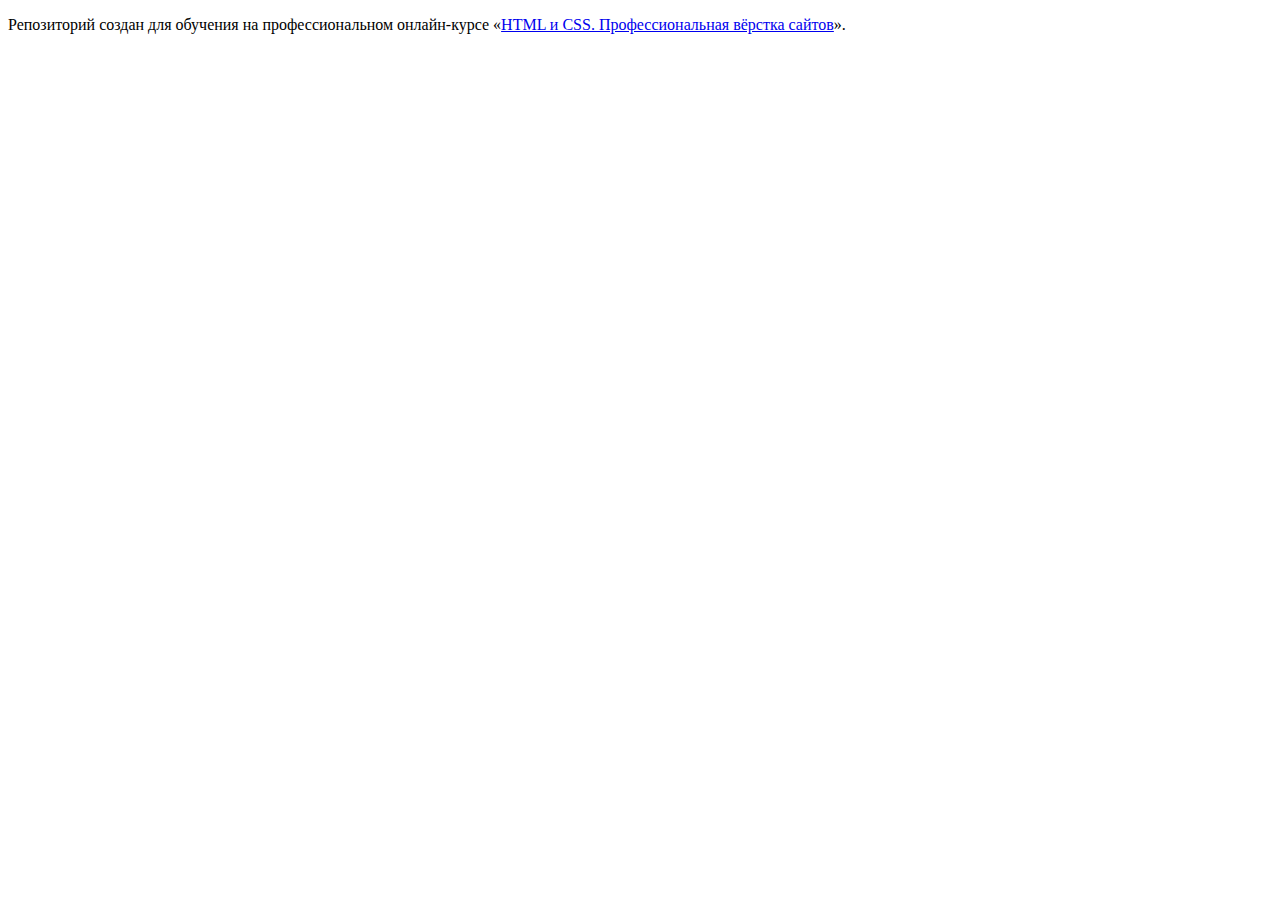
==== index.html @ 02159552 ":hatching_chick:" ====
<!DOCTYPE html>
<html lang="ru">
  <head>
    <meta charset="utf-8">
    <title>HTML Academy: Седона</title>
  </head>
  <body>

    <p>Репозиторий создан для обучения на профессиональном онлайн‑курсе «<a href="https://htmlacademy.ru/intensive/htmlcss">HTML и CSS. Профессиональная вёрстка сайтов</a>».</p>

  </body>
</html>
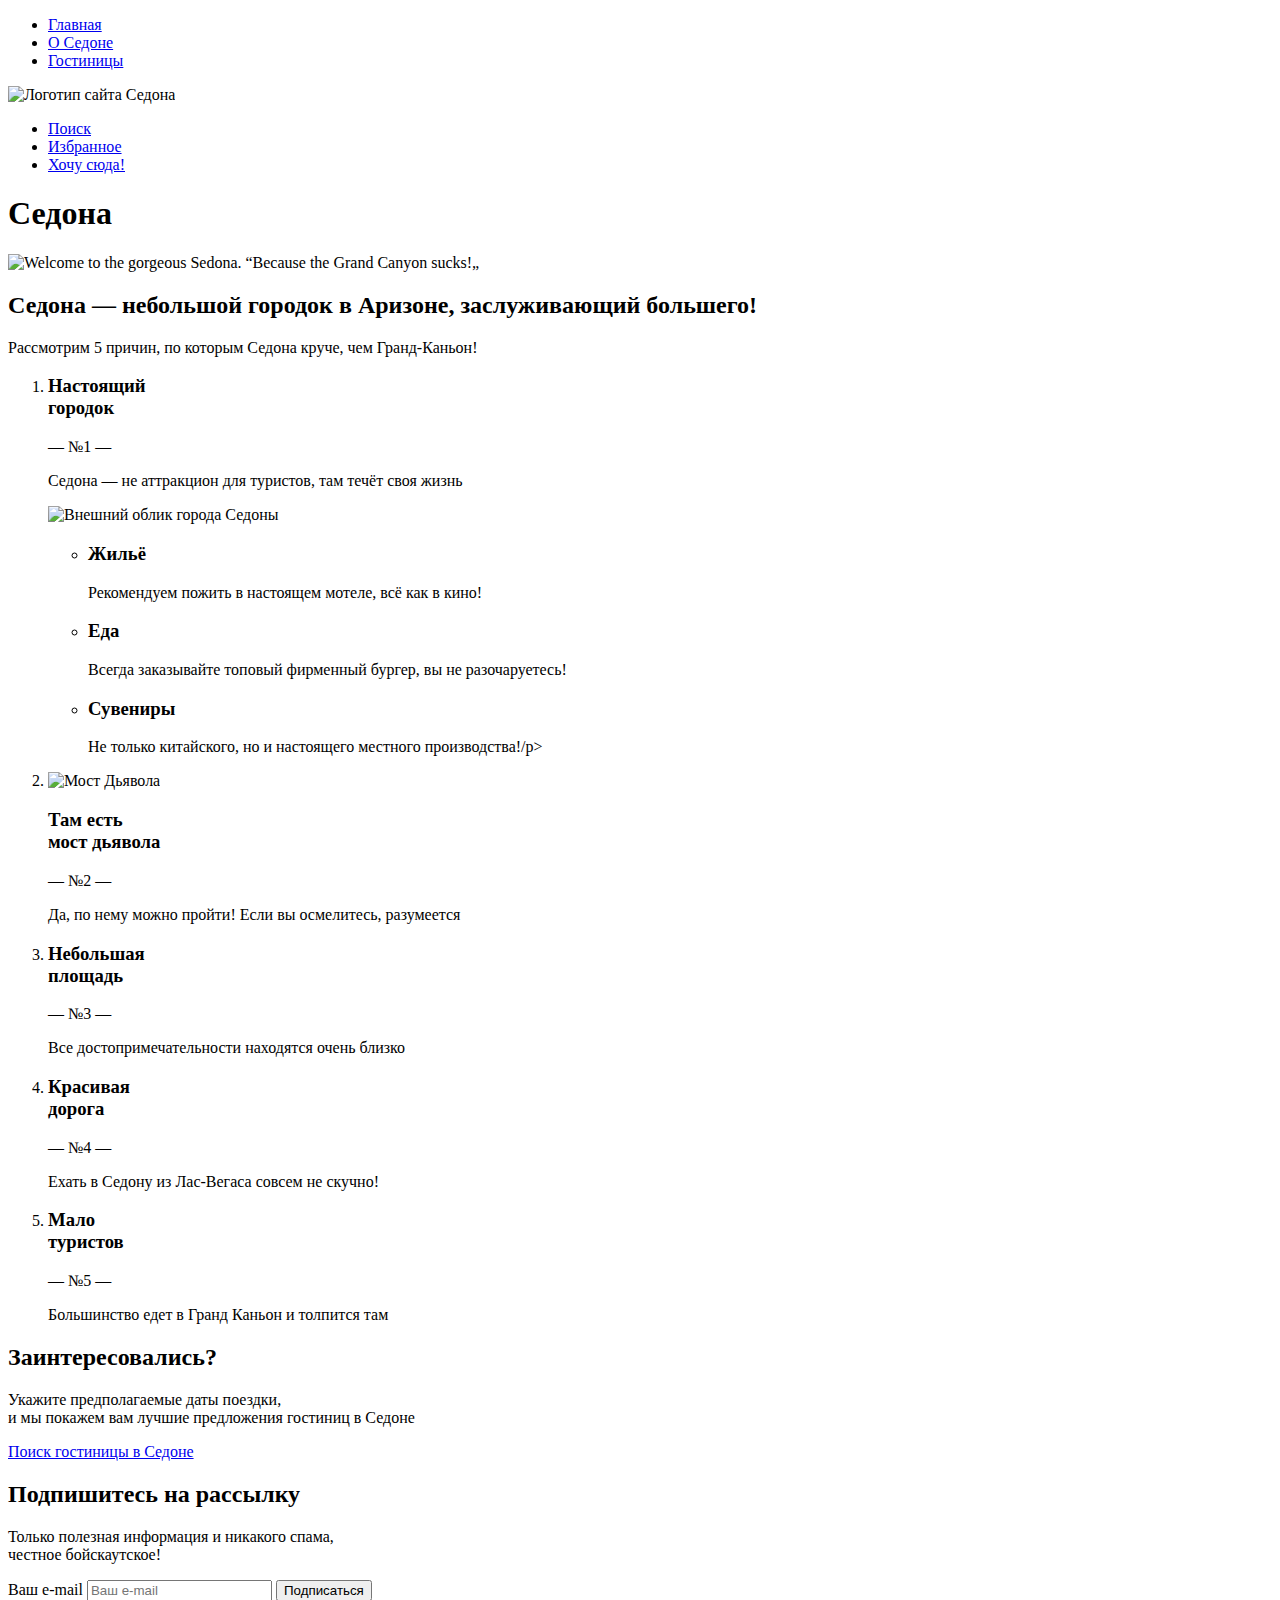
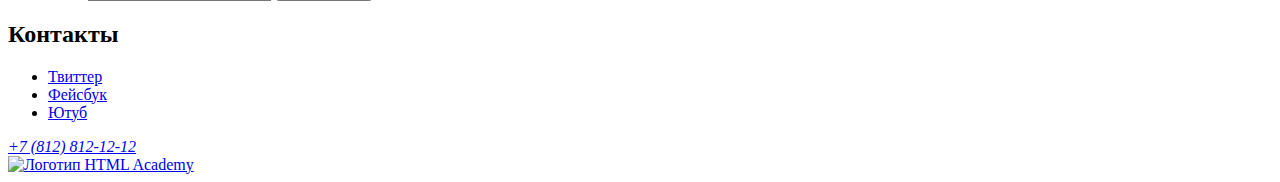
==== commit b8c3312a: "Разметка главной страницы" ====
--- a/index.html
+++ b/index.html
@@ -1,12 +1,180 @@
-<!DOCTYPE html>
-<html lang="ru">
-  <head>
-    <meta charset="utf-8">
-    <title>HTML Academy: Седона</title>
-  </head>
-  <body>
+  <!DOCTYPE html>
+  <html lang="ru">
+    <head>
+      <meta charset="utf-8">
+      <title>Седона</title>
+    </head>
 
-    <p>Репозиторий создан для обучения на профессиональном онлайн‑курсе «<a href="https://htmlacademy.ru/intensive/htmlcss">HTML и CSS. Профессиональная вёрстка сайтов</a>».</p>
+    <body>
+      <!-- Хедер -->
+      <header class="page-header">
+        <nav class="navigation">
+          <!-- Главное меню -->
+          <ul class="navigation-list">
+            <li class="navigation-item">
+              <a class="navigation-link navigation-link-current" href="index.html">Главная</a>
+            </li>
+            <li class="navigation-item">
+              <a class="navigation-link" href="#">О Седоне</a>
+            </li>
+            <li class="navigation-item">
+              <a class="navigation-link" href="catalog.html">Гостиницы</a>
+            </li>
+          </ul>
+          <!-- Логотип в хедере-->
+          <a class="page-header-logo">
+            <img class="logo" src="" alt="Логотип сайта Седона">
+          </a>
+          <!-- Пользовательское меню -->
+          <ul class="navigation-list navigation-user">
+            <li class="navigation-item">
+              <a class="navigation-link" href="#">
+                <span class="visually-hidden">Поиск</span>
+              </a>
+            </li>
+            <li class="navigation-item">
+              <a class="navigation-link" href="#">
+                <span class="visually-hidden">Избранное</span>
+              </a>
+            </li>
+            <li class="navigation-item">
+              <a class="navigation-button" href="#">Хочу сюда!</a>
+            </li>
+          </ul>
+        </nav>
+      </header>
 
-  </body>
-</html>
+      <!-- Содержимое страницы -->
+      <main class="main-index">
+        <h1 class="visually hidden">Седона</h1>
+        <img class="main-index-welcome" src="" alt="Welcome to the gorgeous Sedona. &ldquo;Because the Grand Canyon sucks!&ldquor;">
+        
+        <!-- Преимущества -->
+        <section class="advantages">
+          <!-- Шапка преимуществ -->
+          <h2 class="advantages-title">Седона — небольшой городок в Аризоне, заслуживающий большего!</h2>
+          <p class="advantages-description">Рассмотрим 5 причин, по которым Седона круче, чем Гранд-Каньон!</p>
+          <!-- Список преимуществ -->
+          <ol class="advantages-list">
+            <!-- Преимущество 1 -->
+            <li class="advantages-item">
+              <!-- Блок 1 -->              
+              <h3>Настоящий
+                <br>
+                городок</h3>
+              <span class="advantages-number">— №1 —</span>
+              <p class="advantages-description">Седона — не аттракцион для туристов, там течёт своя жизнь</p>
+              <!-- Картинка 1 -->
+              <img class="advantages-photo advantages-photo-first" src="" alt="Внешний облик города Седоны">
+              <!-- Белые блоки с декоративными иконками -->              
+              <section class="features">
+                <ul class="features-list">
+                  <li class="features-item">
+                    <h3 class="features-title">Жильё</h3>
+                    <p class="features-description">Рекомендуем пожить в настоящем мотеле, всё как в кино!</p>
+                  </li>
+                  <li class="features-item">
+                    <h3 class="features-title">Еда</h3>
+                    <p class="features-description">Всегда заказывайте топовый фирменный бургер, вы не разочаруетесь!</p>
+                  </li>
+                  <li class="features-item">
+                    <h3 class="features-title">Сувениры</h3>
+                    <p class="features-description">Не только китайского, но и настоящего местного производства!/p>
+                  </li>
+                </ul>
+              </section>
+            </li>        
+            <!-- Преимущество 2 -->
+            <li class="advantages-item">
+              <!-- Картинка 2 -->
+              <img class="advantages-photo advantages-photo-second" src="" alt="Мост Дьявола">
+              <!-- Блок 2 -->
+              <h3>Там есть
+                <br>
+                мост дьявола</h3>
+              <span class="advantages-number">— №2 —</span>
+              <p class="advantages-description">Да, по нему можно пройти! Если вы осмелитесь, разумеется</p>
+            </li>
+            <!-- Преимущество 3 -->
+            <li class="advantages-item">
+              <h3>Небольшая
+                <br>
+                площадь</h3>
+              <span class="advantages-number">— №3 —</span>
+              <p class="advantages-description">Все достопримечательности находятся очень близко</p>
+            </li>
+            <!-- Преимущество 4 -->
+            <li class="advantages-item">
+              <h3>Красивая
+                <br>
+                дорога</h3>
+              <span class="advantages-number">— №4 —</span>
+              <p class="advantages-description">Ехать в Седону из Лас-Вегаса совсем не скучно!</p>
+            </li>
+            <!-- Преимущество 5 -->
+            <li class="advantages-item">
+              <h3>Мало
+                <br>
+                туристов</h3>
+              <span class="advantages-number">— №5 —</span>
+              <p class="advantages-description">Большинство едет в Гранд Каньон и толпится там</p>
+            </li>
+          </ol>
+        </section>
+
+        <!-- Поиск гостиницы -->
+        <section class="find-hotel">
+          <h2 class="find-hotel-title">Заинтересовались?</h2>
+          <p class="find-hotel-description">Укажите предполагаемые даты поездки,
+            <br>
+            и мы покажем вам лучшие предложения гостиниц в Седоне</p>
+          <a class="find-hotel-link" href="catalog.html">Поиск гостиницы в Cедоне</a>
+        </section>
+
+        <!-- Подписка -->
+        <section class="subscribe">
+          <h2 class="subscribe-title">Подпишитесь на рассылку</h2>
+          <p class="subscribe-description">Только полезная информация и никакого спама,
+            <br>
+            честное бойскаутское!</p>
+          <form class="subscribe-form" action="https://echo.htmlacademy.ru/" method="post" >
+            <label for="email">Ваш e-mail</label>
+            <input type="text" id="email" name="subscribe-email" placeholder="Ваш e-mail">
+            <button class="button subscribe-button" type="submit">Подписаться</button>
+          </form>
+        </section>
+        
+      </main>
+
+      <!-- Футер -->
+      <footer class="page-footer">
+        <section class="footer-social">
+          <h2 class="visually-hidden">Контакты</h2>
+          <ul class="footer-social-list">
+            <li class="footer-social-item">
+              <a class="button" href="https://twitter.com/htmlacademy_ru">
+               <span class="visually-hidden">Твиттер</span>
+             </a>
+            </li>
+            <li class="footer-social-item">
+             <a class="button" href="https://www.facebook.com/htmlacademy">
+               <span class="visually-hidden">Фейсбук</span>
+             </a>
+            </li>
+            <li class="footer-social-item">
+              <a class="button" href="https://www.youtube.com/c/htmlacademyrus">
+               <span class="visually-hidden">Ютуб</span>
+              </a>
+            </li>
+          </ul>
+          <address class="footer-address">
+            <a class="footer-address-phone" href="tel:+78128121212">+7 (812) 812-12-12</a>
+          </address>
+          <a class="htmlacademy-link" href="https://htmlacademy.ru/">
+            <img class="htmlacademy-logo" src="" alt="Логотип HTML Academy">
+          </a>
+        </section>          
+      </footer>     
+
+    </body>
+  </html>
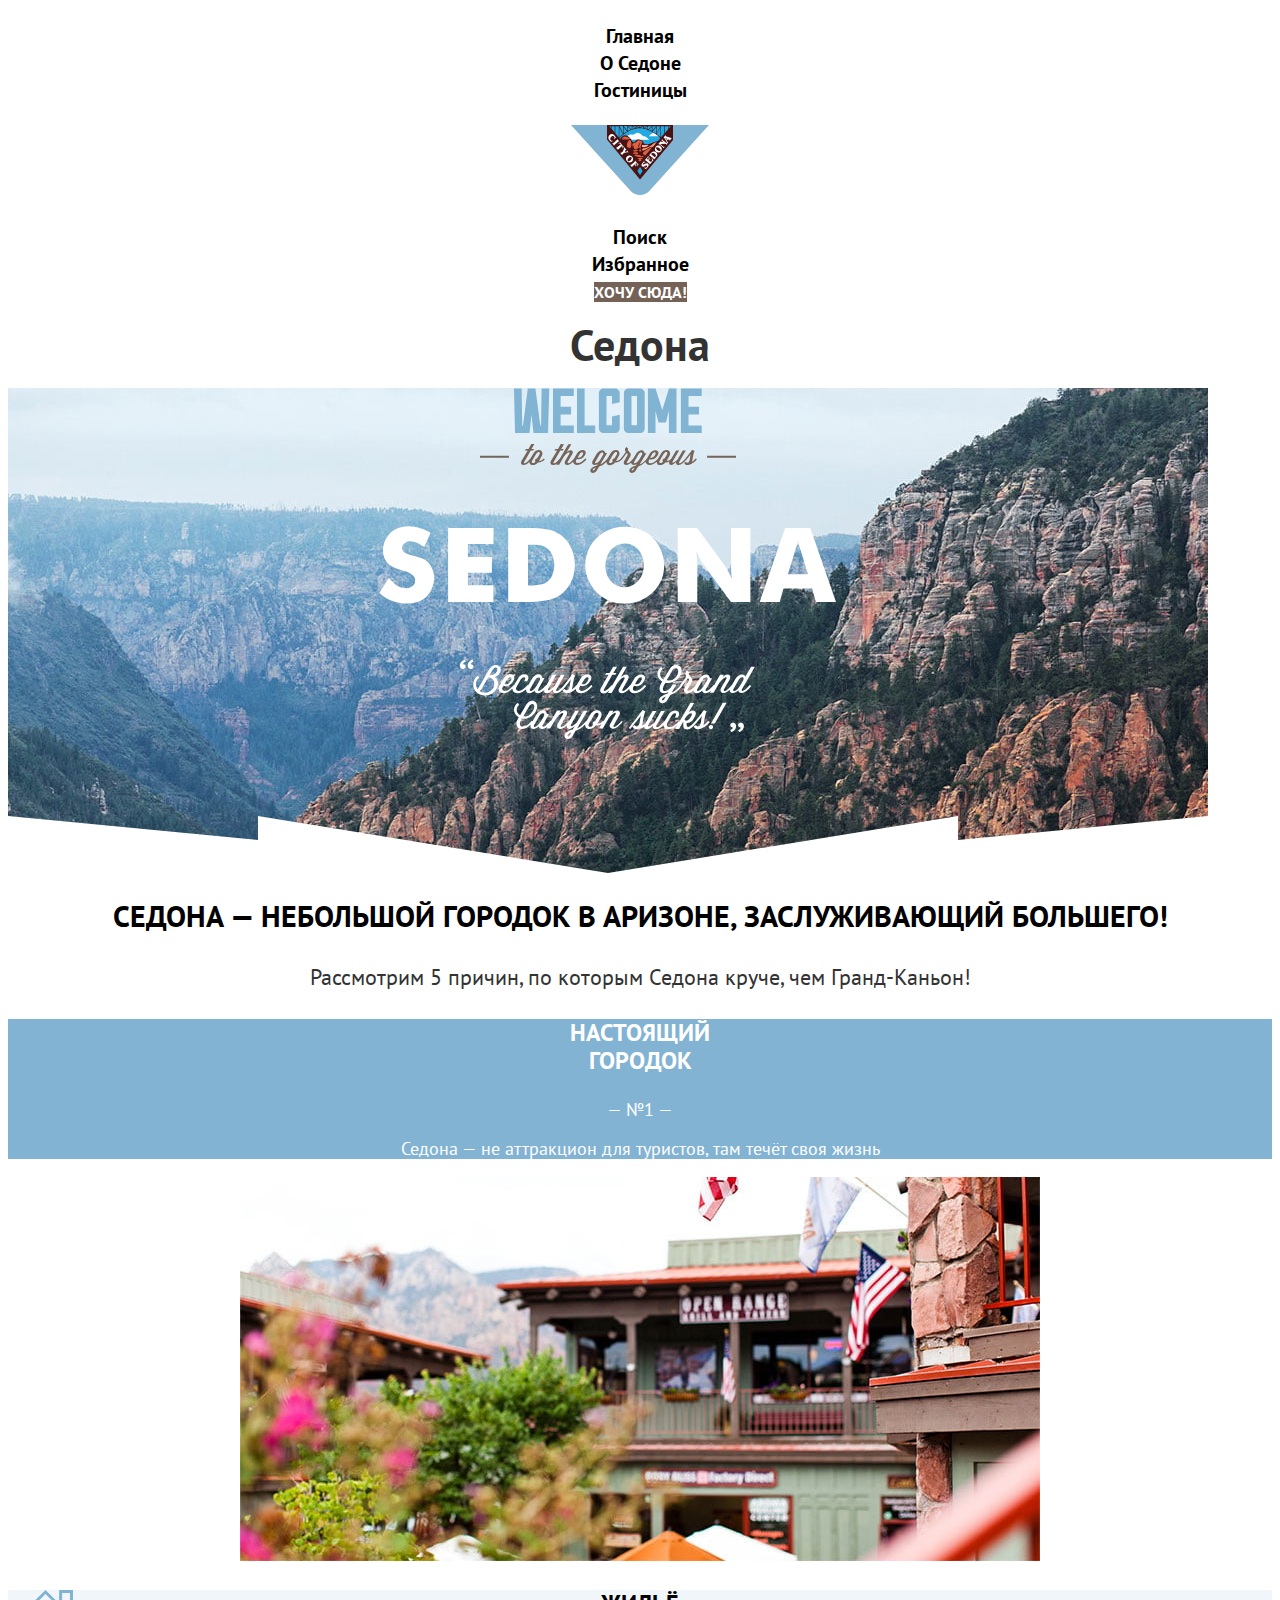
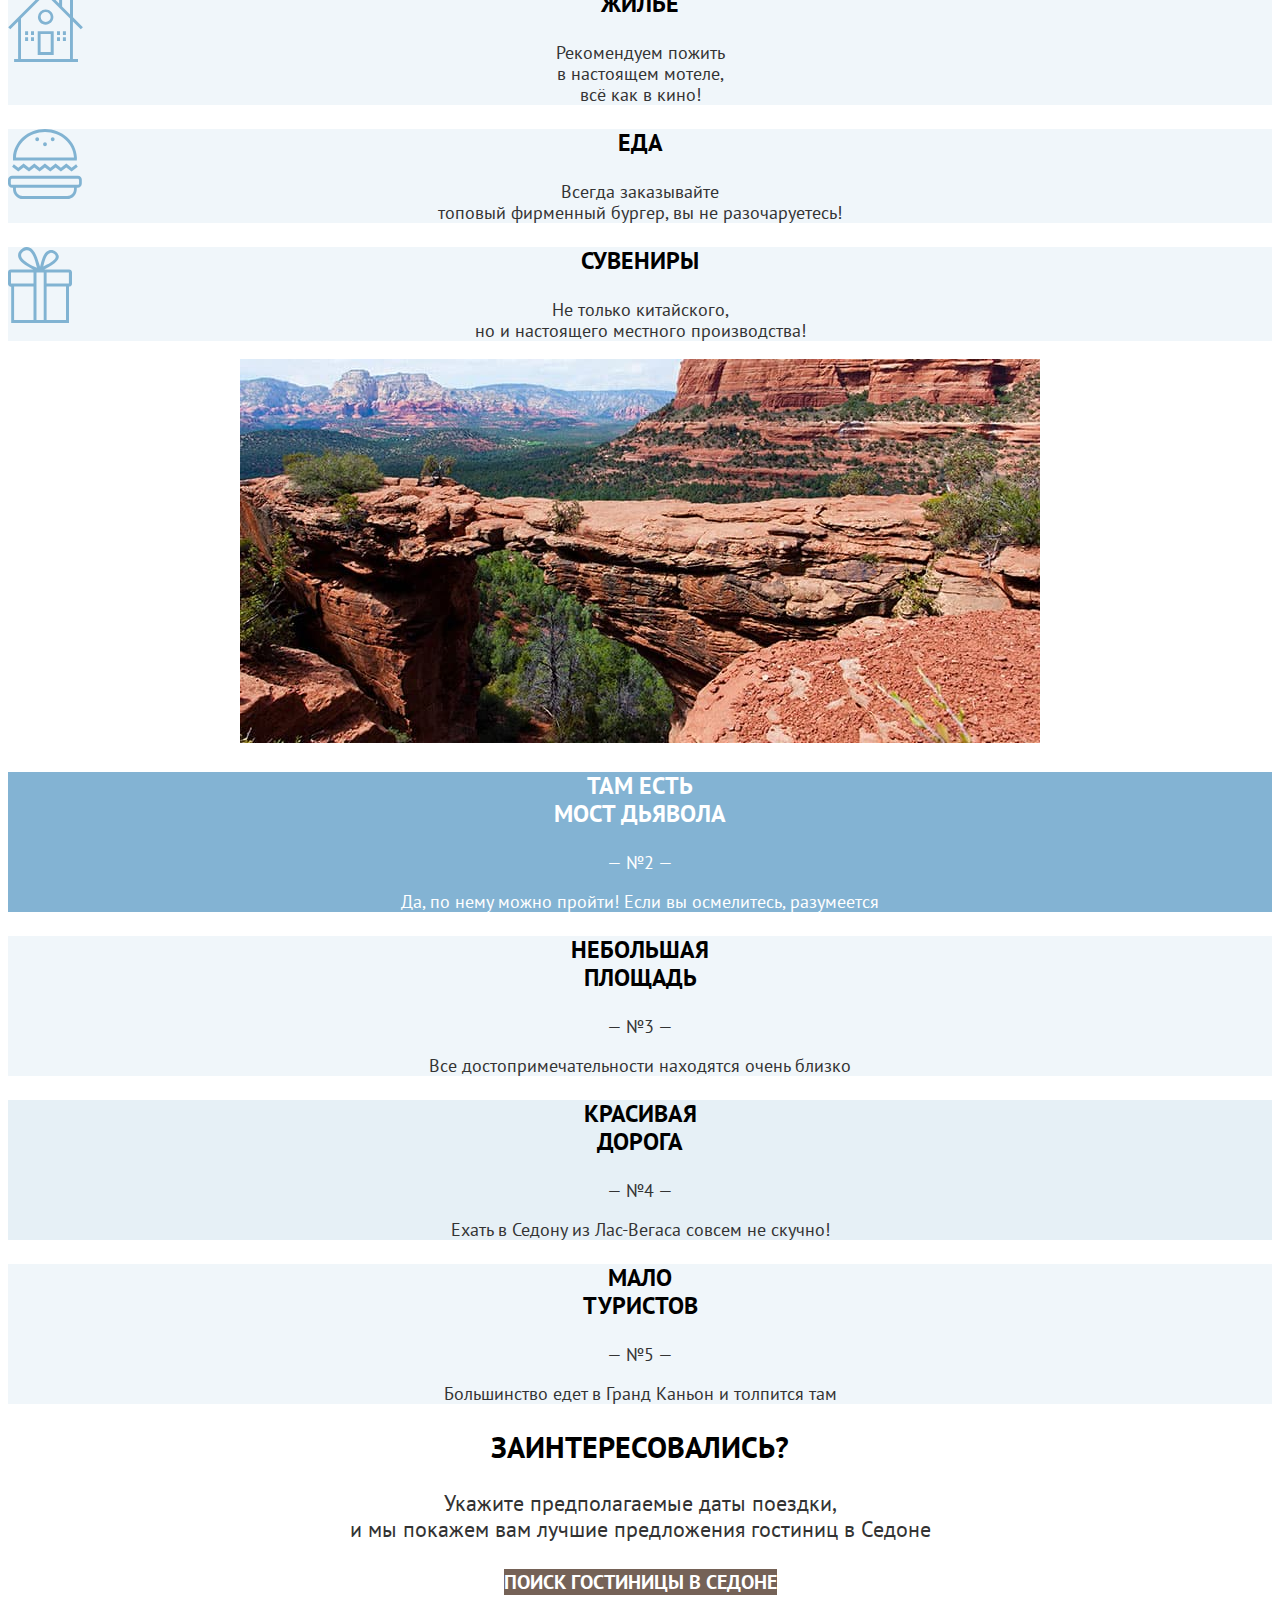
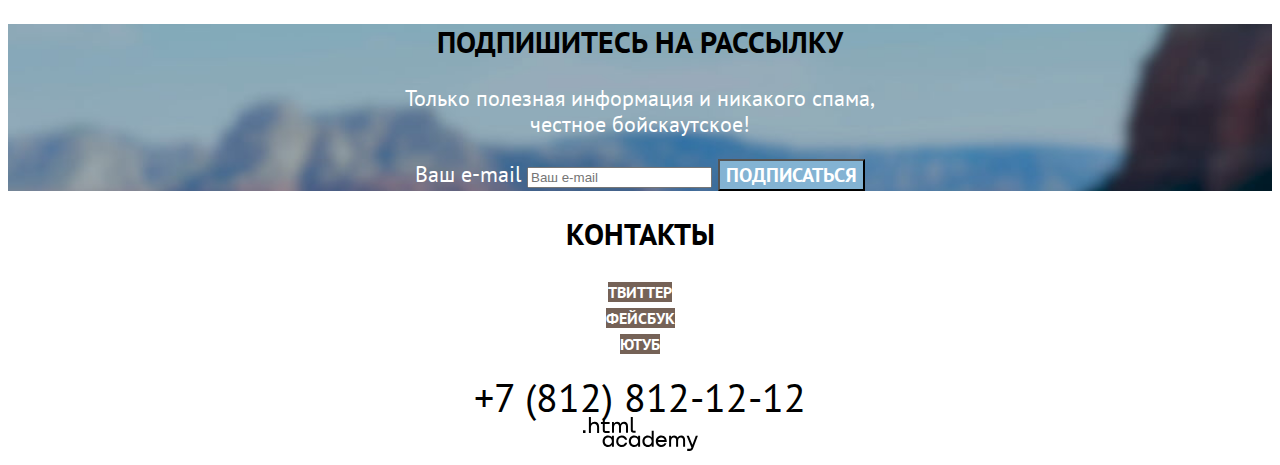
==== commit 06486a1b: "Графика и базовая стилизация для всех страниц" ====
--- a/index.html
+++ b/index.html
@@ -3,6 +3,7 @@
     <head>
       <meta charset="utf-8">
       <title>Седона</title>
+      <link rel="stylesheet" href="styles/styles.css">
     </head>
 
     <body>
@@ -23,7 +24,7 @@
           </ul>
           <!-- Логотип в хедере-->
           <a class="page-header-logo">
-            <img class="logo" src="" alt="Логотип сайта Седона">
+            <img class="logo" src="img/logo/sedona-logo.svg" width="138" heigh="70" alt="Логотип сайта Седона">
           </a>
           <!-- Пользовательское меню -->
           <ul class="navigation-list navigation-user">
@@ -38,7 +39,7 @@
               </a>
             </li>
             <li class="navigation-item">
-              <a class="navigation-button" href="#">Хочу сюда!</a>
+              <a class="navigation-link button navigation-button" href="#">Хочу сюда!</a>
             </li>
           </ul>
         </nav>
@@ -47,100 +48,104 @@
       <!-- Содержимое страницы -->
       <main class="main-index">
         <h1 class="visually hidden">Седона</h1>
-        <img class="main-index-welcome" src="" alt="Welcome to the gorgeous Sedona. &ldquo;Because the Grand Canyon sucks!&ldquor;">
-        
+        <!-- Приветствие -->
+        <section class="welcome">
+          <div class="welcome-divider">
+            <img class="welcome-image" src="img/index/svg/welcome.svg" width="458" height="352" alt="Welcome to the gorgeous Sedona. &ldquo;Because the Grand Canyon sucks!&ldquor;">
+          </div>
+        </section>        
         <!-- Преимущества -->
         <section class="advantages">
           <!-- Шапка преимуществ -->
-          <h2 class="advantages-title">Седона — небольшой городок в Аризоне, заслуживающий большего!</h2>
-          <p class="advantages-description">Рассмотрим 5 причин, по которым Седона круче, чем Гранд-Каньон!</p>
+          <h2 class="advantages-header-title">Седона — небольшой городок в Аризоне, заслуживающий большего!</h2>
+          <p class="advantages-header-subtitle">Рассмотрим 5 причин, по которым Седона круче, чем Гранд-Каньон!</p>
           <!-- Список преимуществ -->
           <ol class="advantages-list">
             <!-- Преимущество 1 -->
             <li class="advantages-item">
-              <!-- Блок 1 -->              
-              <h3>Настоящий
-                <br>
-                городок</h3>
-              <span class="advantages-number">— №1 —</span>
-              <p class="advantages-description">Седона — не аттракцион для туристов, там течёт своя жизнь</p>
+              <!-- Блок 1 -->
+              <div class="advantages-block block-blue">             
+                <h3 class="advantages-title">Настоящий<br>городок</h3>
+                <span class="advantages-number">— №1 —</span>
+                <p class="advantages-description">Седона — не аттракцион для туристов, там течёт своя жизнь</p>
+              </div>
               <!-- Картинка 1 -->
-              <img class="advantages-photo advantages-photo-first" src="" alt="Внешний облик города Седоны">
-              <!-- Белые блоки с декоративными иконками -->              
-              <section class="features">
-                <ul class="features-list">
-                  <li class="features-item">
-                    <h3 class="features-title">Жильё</h3>
-                    <p class="features-description">Рекомендуем пожить в настоящем мотеле, всё как в кино!</p>
-                  </li>
-                  <li class="features-item">
-                    <h3 class="features-title">Еда</h3>
-                    <p class="features-description">Всегда заказывайте топовый фирменный бургер, вы не разочаруетесь!</p>
-                  </li>
-                  <li class="features-item">
-                    <h3 class="features-title">Сувениры</h3>
-                    <p class="features-description">Не только китайского, но и настоящего местного производства!/p>
-                  </li>
-                </ul>
-              </section>
+              <img class="advantages-photo advantages-photo-first" src="img/index/advantages-1.jpg" width="800" heigh="384" alt="Внешний облик города Седоны">
+              <!-- Белые блоки с декоративными иконками -->
+              <ul class="advantages-list features-list">
+                <li class="advantages-item features-item">
+                  <div class="advantages-block features-housing">
+                    <h3 class="advantages-title features-title">Жильё</h3>
+                    <p class="advantages-description features-description">Рекомендуем пожить<br>в настоящем мотеле,<br>всё как в кино!</p>
+                </div>
+                </li>
+                <li class="advantages-item features-item">                    
+                  <div class="advantages-block features-food">
+                    <h3 class="advantages-title features-title">Еда</h3>
+                    <p class="advantages-description features-description">Всегда заказывайте<br>топовый фирменный бургер, вы не разочаруетесь!</p>
+                  </div>
+                </li>
+                <li class="advantages-item features-item">                    
+                  <div class="advantages-block features-souvenir">
+                    <h3 class="advantages-title features-title">Сувениры</h3>
+                    <p class="advantages-description features-description">Не только китайского,<br>но и настоящего местного производства!</p>
+                  </div>
+                </li>
+              </ul>
             </li>        
             <!-- Преимущество 2 -->
             <li class="advantages-item">
               <!-- Картинка 2 -->
-              <img class="advantages-photo advantages-photo-second" src="" alt="Мост Дьявола">
+              <img class="advantages-photo advantages-photo-second" src="img/index/advantages-2.jpg" width="800" heigh="384" alt="Мост Дьявола">
               <!-- Блок 2 -->
-              <h3>Там есть
-                <br>
-                мост дьявола</h3>
-              <span class="advantages-number">— №2 —</span>
-              <p class="advantages-description">Да, по нему можно пройти! Если вы осмелитесь, разумеется</p>
+              <div class="advantages-block block-blue">
+                <h3 class="advantages-title">Там есть<br>мост дьявола</h3>
+                <span class="advantages-number">— №2 —</span>
+                <p class="advantages-description">Да, по нему можно пройти! Если вы осмелитесь, разумеется</p>
+              </div>              
             </li>
             <!-- Преимущество 3 -->
             <li class="advantages-item">
-              <h3>Небольшая
-                <br>
-                площадь</h3>
-              <span class="advantages-number">— №3 —</span>
-              <p class="advantages-description">Все достопримечательности находятся очень близко</p>
+              <div class="advantages-block">
+                <h3 class="advantages-title">Небольшая<br>площадь</h3>
+                <span class="advantages-number">— №3 —</span>
+                <p class="advantages-description">Все достопримечательности находятся очень близко</p>
+              </div>
             </li>
             <!-- Преимущество 4 -->
-            <li class="advantages-item">
-              <h3>Красивая
-                <br>
-                дорога</h3>
-              <span class="advantages-number">— №4 —</span>
-              <p class="advantages-description">Ехать в Седону из Лас-Вегаса совсем не скучно!</p>
-            </li>
-            <!-- Преимущество 5 -->
-            <li class="advantages-item">
-              <h3>Мало
-                <br>
-                туристов</h3>
-              <span class="advantages-number">— №5 —</span>
-              <p class="advantages-description">Большинство едет в Гранд Каньон и толпится там</p>
-            </li>
-          </ol>
-        </section>
+              <li class="advantages-item">
+                <div class="advantages-block block-lightblue">
+                  <h3 class="advantages-title">Красивая<br>дорога</h3>
+                  <span class="advantages-number">— №4 —</span>
+                  <p class="advantages-description">Ехать в Седону из Лас-Вегаса совсем не скучно!</p>
+                </div>
+              </li>
+              <!-- Преимущество 5 -->
+              <li class="advantages-item">
+                <div class="advantages-block">
+                  <h3 class="advantages-title">Мало<br>туристов</h3>
+                  <span class="advantages-number">— №5 —</span>
+                  <p class="advantages-description">Большинство едет в Гранд Каньон и толпится там</p>
+                </div>
+              </li>
+            </ol>
+          </section>
 
-        <!-- Поиск гостиницы -->
-        <section class="find-hotel">
-          <h2 class="find-hotel-title">Заинтересовались?</h2>
-          <p class="find-hotel-description">Укажите предполагаемые даты поездки,
-            <br>
-            и мы покажем вам лучшие предложения гостиниц в Седоне</p>
-          <a class="find-hotel-link" href="catalog.html">Поиск гостиницы в Cедоне</a>
+          <!-- Поиск гостиницы -->
+          <section class="find-hotel">
+            <h2 class="find-hotel-title">Заинтересовались?</h2>
+            <p class="find-hotel-description">Укажите предполагаемые даты поездки,<br>и мы покажем вам лучшие предложения гостиниц в Седоне</p>
+          <a class="find-hotel-link button" href="catalog.html">Поиск гостиницы в Cедоне</a>
         </section>
 
         <!-- Подписка -->
         <section class="subscribe">
           <h2 class="subscribe-title">Подпишитесь на рассылку</h2>
-          <p class="subscribe-description">Только полезная информация и никакого спама,
-            <br>
-            честное бойскаутское!</p>
-          <form class="subscribe-form" action="https://echo.htmlacademy.ru/" method="post" >
-            <label for="email">Ваш e-mail</label>
+          <p class="subscribe-description">Только полезная информация и никакого спама,<br>честное бойскаутское!</p>
+          <form class="subscribe-form" action="https://echo.htmlacademy.ru/" method="post">
+            <label for="email" class="visually-hidden">Ваш e-mail</label>
             <input type="text" id="email" name="subscribe-email" placeholder="Ваш e-mail">
-            <button class="button subscribe-button" type="submit">Подписаться</button>
+            <button class="button blue-button subscribe-button" type="submit">Подписаться</button>
           </form>
         </section>
         
@@ -171,7 +176,7 @@
             <a class="footer-address-phone" href="tel:+78128121212">+7 (812) 812-12-12</a>
           </address>
           <a class="htmlacademy-link" href="https://htmlacademy.ru/">
-            <img class="htmlacademy-logo" src="" alt="Логотип HTML Academy">
+            <img class="htmlacademy-logo" src="img/logo/htmlacademy-logo.svg" width="115" height="34" alt="Логотип HTML Academy">
           </a>
         </section>          
       </footer>     
--- a/styles/styles.css
+++ b/styles/styles.css
@@ -0,0 +1,282 @@
+/* ШРИФТЫ */
+
+@font-face {
+    font-family: "PT Sans";
+    font-style: normal;
+    font-weight: 400;
+    src: url("../fonts/ptsans-400.woff2") format("woff2"),
+    url("../fonts/ptsans-400.woff") format("woff");
+    font-display: swap;
+}
+
+@font-face {
+    font-family: "PT Sans";
+    font-style: normal;
+    font-weight: 700;
+    src: url("../fonts/pt-sans-700.woff2") format("woff2"),
+    url("../fonts/ptsans-700.woff") format("woff");
+    font-display: swap;
+}
+
+/* ОСНОВНЫЕ НАСТРОЙКИ */
+
+body {
+    font-family: "PT Sans", sans-serif;
+    font-size: 22px;
+    line-height: 26px;
+    color: #333333;
+    background-color: #ffffff;
+    text-align: center;
+  }
+
+h2, h3 {
+    color: #000000;
+    font-weight: 700;
+    text-align: center;
+    text-transform: uppercase;
+}
+
+h2 {
+    font-size: 30px;
+    line-height: 36px; 
+}
+
+h3 {
+    font-size: 24px;
+    line-height: 28px; 
+}
+
+h4 {    
+    color: #000000;
+    font-weight: 700;
+    font-size: 24px;
+    line-height: 31px; 
+}
+
+  /* Хедер */
+.page-header {
+    color: #000000;
+  }
+
+  /* НАВИГАЦИЯ */
+
+  ul, ol {
+      list-style: none;      
+      margin-left: 0;
+      padding-left: 0;
+  }
+
+  /* Ссылки навигации и ссылки, которые могут добавить на сайт позднее */
+.navigation-link, a {
+    font-family: "PT Sans", sans-serif;
+    font-size: 20px;
+    font-weight: 700;
+    color: inherit; /* не синие */
+    text-decoration: none; /* без подчёркивания */
+}
+
+/* КНОПКИ */
+
+.button, button {
+    font-family: inherit;
+    font-size: 16px;
+    line-height: 21px;
+    font-weight: 700;
+    text-align: center;
+    color: #FFFFFF;
+    background-color: #756257;
+    text-decoration: none;
+    text-transform: uppercase;
+  }
+
+  .blue-button {
+    background-color: #83B3D3;
+  }
+
+  .green-button {
+    background-color: #7DB54F;
+  }
+
+  .reset-button {
+    font-family: inherit;
+    font-size: 18px;
+    line-height: 23px;
+    font-weight: 400;
+    text-transform: none;
+    background-color: transparent;
+  }
+
+.find-hotel-link {
+    font-size: 20px;
+    line-height: 36px;
+}
+
+.subscribe-button, .catalog-pagination-more, .catalog-pagination-link {
+    font-size: 20px;
+    line-height: 26px;
+}
+
+.catalog-pagination-current {
+    background-color: #F2F2F2;
+    color: #000000;
+}
+
+/* ПРИВЕТСТВИЕ */
+
+/* Фон приветствия */
+.welcome {
+    color: #FFFFFF;
+    background-color: #68A2CA;
+    background-image: url("../img/index/welcome-background.jpg");
+    background-size: 100% auto;
+    background-repeat: no-repeat;
+    width: 1200px;
+    height: 485px;
+    text-align: center; /* центрирует содержимое */
+}
+
+/* Нижняя декоративная рамка фона */
+.welcome-divider {
+    background-position: bottom;
+    background-image: url("../img/index/svg/divider.svg");
+    background-size: 100% auto;
+    background-repeat: no-repeat;    
+    width: inherit;
+    height: inherit;
+}
+
+/* ПРЕИМУЩЕСТВА */
+
+.advantages-header-subtitle {    
+    line-height: 36px; 
+}
+
+/* Обычный блок */
+.advantages-block {
+    font-size: 18px;
+    line-height: 21px;
+    background-color: rgba(131, 179, 211, 0.12);
+    text-align: center;
+}
+
+/* Голубой блок */
+.block-lightblue {
+    background-color: rgba(131, 179, 211, 0.2);
+}
+
+/* Синий блок */
+.block-blue {
+    background-color: #83B3D3;
+    color: #ffffff;
+}
+
+.block-blue .advantages-title {
+    color: inherit;
+}
+
+/* Блоки-особенности */
+.features-item .advantages-block {
+    background-repeat: no-repeat;
+}
+
+.features-housing {
+    background-image: url("../img/index/svg/housing.svg");
+}
+
+.features-food {
+    background-image: url("../img/index/svg/food.svg");
+}
+
+.features-souvenir {
+    background-image: url("../img/index/svg/souvenir.svg");
+}
+
+/* Подписка */
+.subscribe {
+    background-color: #68A2CA;
+    background-image: url("../img/index/subscribe-background.jpg");
+    background-size: 100% auto;
+    background-repeat: no-repeat;
+    color: #ffffff;
+}
+
+/* ФУТЕР */
+
+.footer-address-phone {
+    font-family: inherit;
+    font-weight: 400;
+    font-style: normal;
+    font-size: 40px;
+    line-height: 40px;
+    color: #000000;
+    text-decoration: none;
+    text-transform: uppercase;
+}
+
+/* КАТАЛОГ */
+
+.inner-header-title {
+    font-weight: 700;
+    font-style: normal;
+    font-size: 60px;
+    line-height: 78px;
+    color: #FFFFFF;
+}
+
+.inner-background-container {
+    color: #FFFFFF;
+    background-color: #68A2CA;
+    background-image: url("../img/catalog/catalog-background.jpg");
+    background-size: 100% auto;
+    background-repeat: no-repeat;
+    text-align: left;
+}
+
+.breadcrumbs-link {    
+    font-weight: 400;
+    font-style: normal;
+    font-size: 16px;    
+    line-height: 21px;
+    color: inherit;
+    text-transform: none;
+}
+
+fieldset {
+    border: none;
+}
+
+.catalog {
+    text-align: left;
+}
+
+.catalog-search-result {
+    color: #000000;
+    font-weight: 700;
+    text-transform: uppercase;
+}
+
+.catalog-filter {
+    font-size: 18px;    
+    line-height: 23px;
+}
+
+.catalog-filter-title {    
+    font-weight: 700;
+    font-size: 20px;    
+    line-height: 26px;
+}
+
+/* ГОСТИНИЦЫ */
+
+.hotel-description, .catalog-display-text {
+    font-size: 18px;
+    line-height: 23px;    
+    font-weight: 400;
+}
+
+.hotel-rating {
+    font-size: 16px;
+    line-height: 21px;
+    text-transform: uppercase;
+    text-align: center;
+}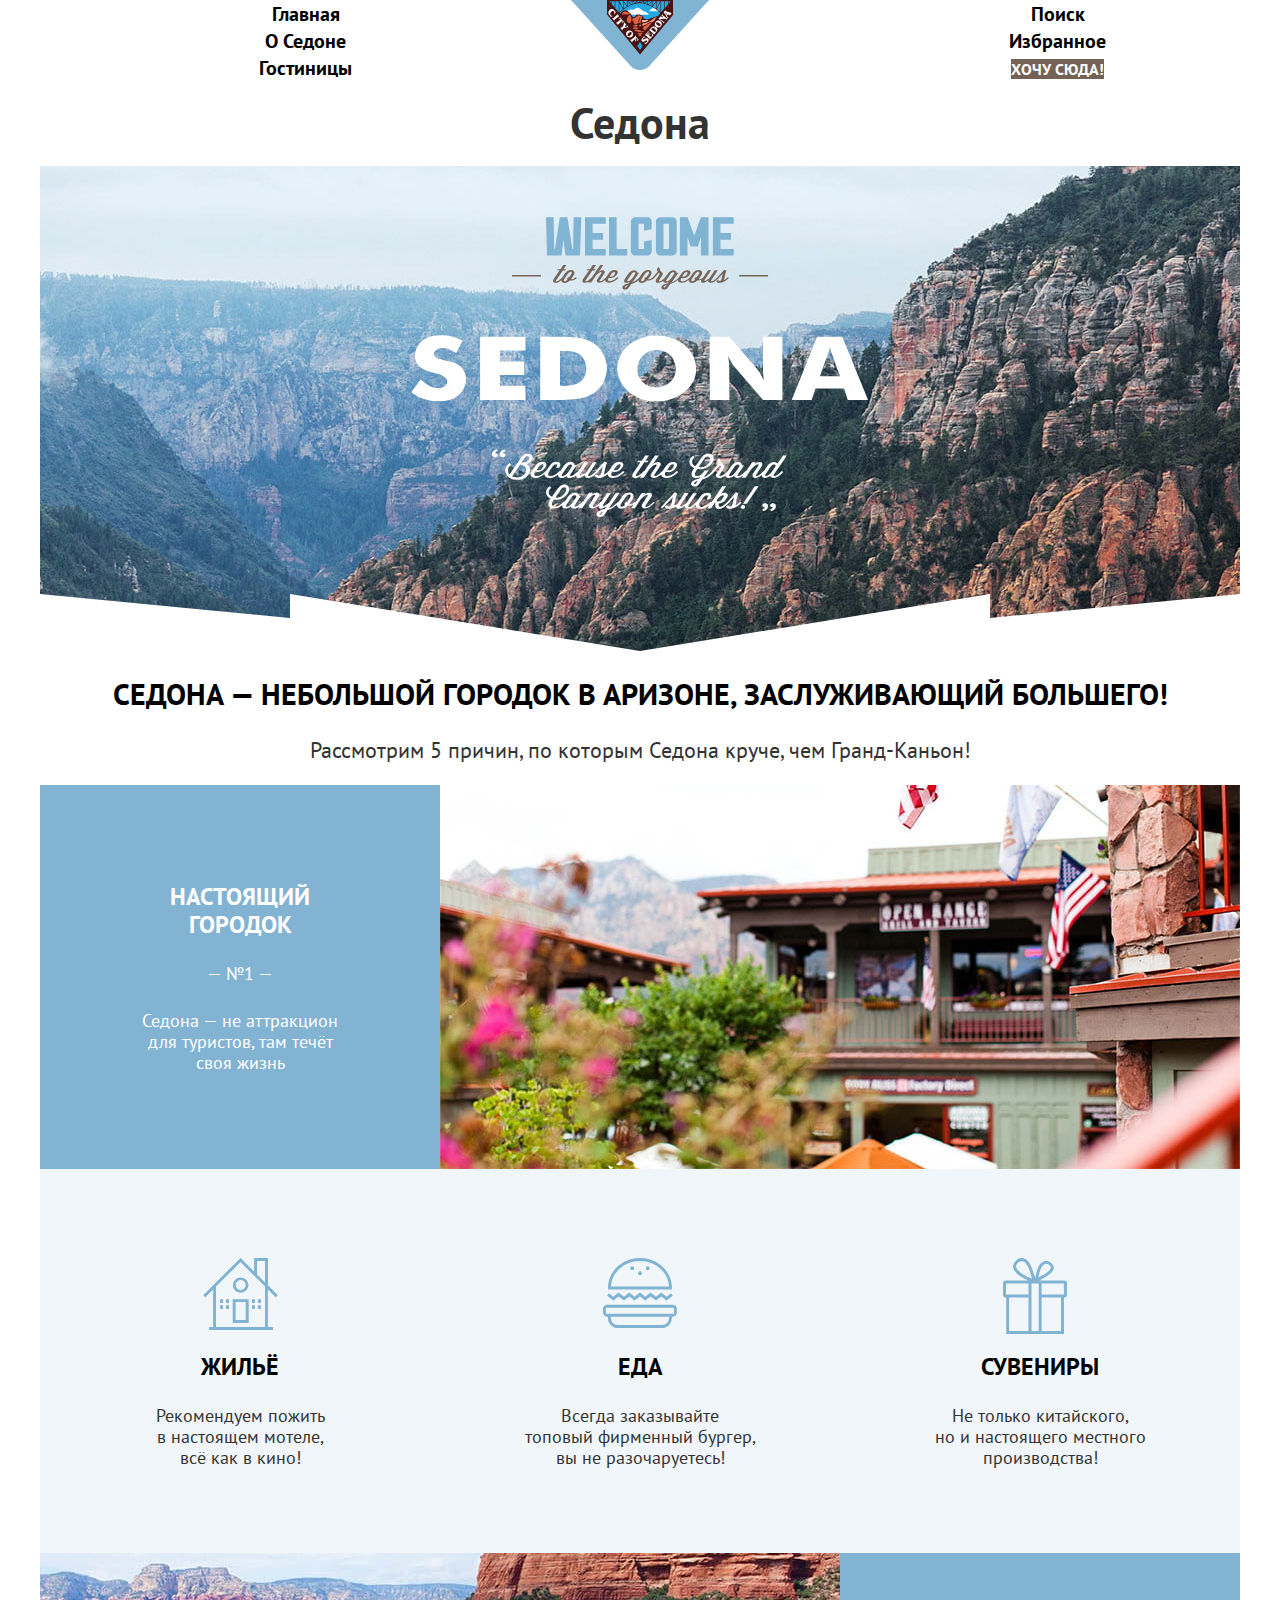
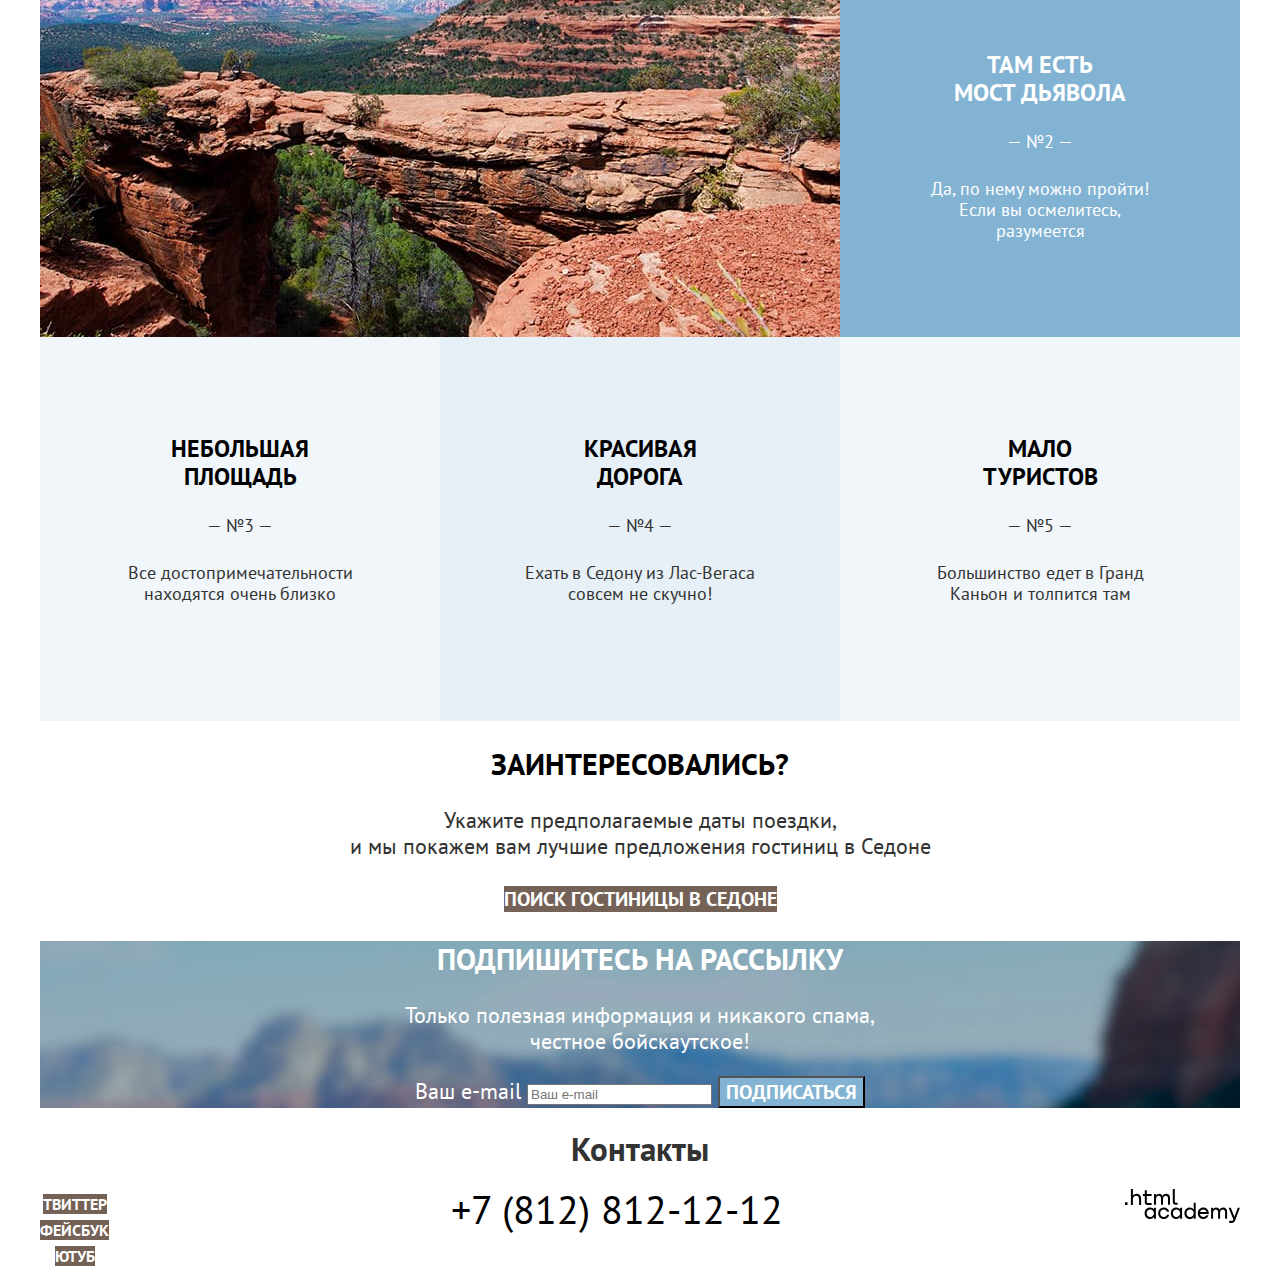
==== commit cfb8f09c: "Сетка страницы и крупных блоков на флексах для главной страницы" ====
--- a/index.html
+++ b/index.html
@@ -7,179 +7,183 @@
     </head>
 
     <body>
-      <!-- Хедер -->
-      <header class="page-header">
-        <nav class="navigation">
-          <!-- Главное меню -->
-          <ul class="navigation-list">
-            <li class="navigation-item">
-              <a class="navigation-link navigation-link-current" href="index.html">Главная</a>
-            </li>
-            <li class="navigation-item">
-              <a class="navigation-link" href="#">О Седоне</a>
-            </li>
-            <li class="navigation-item">
-              <a class="navigation-link" href="catalog.html">Гостиницы</a>
-            </li>
-          </ul>
-          <!-- Логотип в хедере-->
-          <a class="page-header-logo">
-            <img class="logo" src="img/logo/sedona-logo.svg" width="138" heigh="70" alt="Логотип сайта Седона">
-          </a>
-          <!-- Пользовательское меню -->
-          <ul class="navigation-list navigation-user">
-            <li class="navigation-item">
-              <a class="navigation-link" href="#">
-                <span class="visually-hidden">Поиск</span>
-              </a>
-            </li>
-            <li class="navigation-item">
-              <a class="navigation-link" href="#">
-                <span class="visually-hidden">Избранное</span>
-              </a>
-            </li>
-            <li class="navigation-item">
-              <a class="navigation-link button navigation-button" href="#">Хочу сюда!</a>
-            </li>
-          </ul>
-        </nav>
-      </header>
+      <div class="page-container">
+        <!-- Хедер -->
+        <header class="page-header">
+          <nav class="navigation">
+            <!-- Главное меню -->
+            <ul class="navigation-list">
+              <li class="navigation-item">
+                <a class="navigation-link navigation-link-current" href="index.html">Главная</a>
+              </li>
+              <li class="navigation-item">
+                <a class="navigation-link" href="#">О Седоне</a>
+              </li>
+              <li class="navigation-item">
+                <a class="navigation-link" href="catalog.html">Гостиницы</a>
+              </li>
+            </ul>
+            <!-- Логотип в хедере-->
+            <a class="page-header-logo" href="index.html">
+              <img class="logo" src="img/logo/sedona-logo.svg" width="138" heigh="70" alt="Логотип сайта Седона">
+            </a>
+            <!-- Пользовательское меню -->
+            <ul class="navigation-list navigation-user">
+              <li class="navigation-item">
+                <a class="navigation-link" href="#">
+                  <span class="visually-hidden">Поиск</span>
+                </a>
+              </li>
+              <li class="navigation-item">
+                <a class="navigation-link" href="#">
+                  <span class="visually-hidden">Избранное</span>
+                </a>
+              </li>
+              <li class="navigation-item">
+                <a class="navigation-link button navigation-button" href="#">Хочу сюда!</a>
+              </li>
+            </ul>
+          </nav>
+        </header>
 
-      <!-- Содержимое страницы -->
-      <main class="main-index">
-        <h1 class="visually hidden">Седона</h1>
-        <!-- Приветствие -->
-        <section class="welcome">
-          <div class="welcome-divider">
-            <img class="welcome-image" src="img/index/svg/welcome.svg" width="458" height="352" alt="Welcome to the gorgeous Sedona. &ldquo;Because the Grand Canyon sucks!&ldquor;">
-          </div>
-        </section>        
-        <!-- Преимущества -->
-        <section class="advantages">
-          <!-- Шапка преимуществ -->
-          <h2 class="advantages-header-title">Седона — небольшой городок в Аризоне, заслуживающий большего!</h2>
-          <p class="advantages-header-subtitle">Рассмотрим 5 причин, по которым Седона круче, чем Гранд-Каньон!</p>
-          <!-- Список преимуществ -->
-          <ol class="advantages-list">
-            <!-- Преимущество 1 -->
-            <li class="advantages-item">
-              <!-- Блок 1 -->
-              <div class="advantages-block block-blue">             
-                <h3 class="advantages-title">Настоящий<br>городок</h3>
-                <span class="advantages-number">— №1 —</span>
-                <p class="advantages-description">Седона — не аттракцион для туристов, там течёт своя жизнь</p>
-              </div>
-              <!-- Картинка 1 -->
-              <img class="advantages-photo advantages-photo-first" src="img/index/advantages-1.jpg" width="800" heigh="384" alt="Внешний облик города Седоны">
-              <!-- Белые блоки с декоративными иконками -->
-              <ul class="advantages-list features-list">
-                <li class="advantages-item features-item">
-                  <div class="advantages-block features-housing">
-                    <h3 class="advantages-title features-title">Жильё</h3>
-                    <p class="advantages-description features-description">Рекомендуем пожить<br>в настоящем мотеле,<br>всё как в кино!</p>
+        <!-- Содержимое страницы -->
+        <main class="main-index main-container">
+          <h1 class="visually hidden">Седона</h1>
+          <!-- Приветствие -->
+          <section class="welcome">
+            <div class="welcome-divider">
+              <img class="welcome-image" src="img/index/svg/welcome.svg" width="458" height="352" alt="Welcome to the gorgeous Sedona. &ldquo;Because the Grand Canyon sucks!&ldquor;">
+            </div>
+          </section>        
+          <!-- Преимущества -->
+          <section class="advantages">
+            <!-- Шапка преимуществ -->
+            <h2 class="advantages-header-title">Седона — небольшой городок в Аризоне, заслуживающий большего!</h2>
+            <p class="advantages-header-subtitle">Рассмотрим 5 причин, по которым Седона круче, чем Гранд-Каньон!</p>
+            <!-- Список преимуществ -->
+            <ol class="advantages-list">
+              <!-- Преимущество 1 -->
+              <li class="advantages-item">
+                <!-- Блок 1 -->
+                <div class="advantages-container">
+                  <div class="advantages-block block-blue">             
+                    <h3 class="advantages-title">Настоящий<br>городок</h3>
+                    <span class="advantages-number">— №1 —</span>
+                    <p class="advantages-description">Седона — не аттракцион для туристов, там течёт своя жизнь</p>
+                  </div>
+                  <!-- Картинка 1 -->
+                  <img class="advantages-photo advantages-photo-first" src="img/index/advantages-1.jpg" width="800" heigh="384" alt="Внешний облик города Седоны">
                 </div>
+                <!-- Белые блоки с декоративными иконками -->
+                <ul class="advantages-list features-list">
+                  <li class="advantages-item features-item">
+                    <div class="advantages-block features-housing">
+                      <h3 class="advantages-title features-title">Жильё</h3>
+                      <p class="advantages-description features-description">Рекомендуем пожить<br>в настоящем мотеле,<br>всё как в кино!</p>
+                  </div>
+                  </li>
+                  <li class="advantages-item features-item">                    
+                    <div class="advantages-block features-food">
+                      <h3 class="advantages-title features-title">Еда</h3>
+                      <p class="advantages-description features-description">Всегда заказывайте<br>топовый фирменный бургер, вы не разочаруетесь!</p>
+                    </div>
+                  </li>
+                  <li class="advantages-item features-item">                    
+                    <div class="advantages-block features-souvenir">
+                      <h3 class="advantages-title features-title">Сувениры</h3>
+                      <p class="advantages-description features-description">Не только китайского,<br>но и настоящего местного производства!</p>
+                    </div>
+                  </li>
+                </ul>
+              </li>        
+              <!-- Преимущество 2 -->
+              <li class="advantages-item">
+                <div class="advantages-container">
+                  <!-- Картинка 2 -->
+                  <img class="advantages-photo advantages-photo-second" src="img/index/advantages-2.jpg" width="800" heigh="384" alt="Мост Дьявола">
+                  <!-- Блок 2 -->
+                  <div class="advantages-block block-blue">
+                    <h3 class="advantages-title">Там есть<br>мост дьявола</h3>
+                    <span class="advantages-number">— №2 —</span>
+                    <p class="advantages-description">Да, по нему можно пройти! Если вы осмелитесь, разумеется</p>
+                  </div>
+                </div>  
+              </li>
+              <!-- Преимущество 3 -->
+              <li class="advantages-item advantages-block">
+                  <h3 class="advantages-title">Небольшая<br>площадь</h3>
+                  <span class="advantages-number">— №3 —</span>
+                  <p class="advantages-description">Все достопримечательности находятся очень близко</p>
+                
+              </li>
+              <!-- Преимущество 4 -->
+                <li class="advantages-item advantages-block block-lightblue">
+                  
+                    <h3 class="advantages-title">Красивая<br>дорога</h3>
+                    <span class="advantages-number">— №4 —</span>
+                    <p class="advantages-description">Ехать в Седону из Лас-Вегаса совсем не скучно!</p>
+                  
                 </li>
-                <li class="advantages-item features-item">                    
-                  <div class="advantages-block features-food">
-                    <h3 class="advantages-title features-title">Еда</h3>
-                    <p class="advantages-description features-description">Всегда заказывайте<br>топовый фирменный бургер, вы не разочаруетесь!</p>
-                  </div>
+                <!-- Преимущество 5 -->
+                <li class="advantages-item advantages-block">
+                  
+                    <h3 class="advantages-title">Мало<br>туристов</h3>
+                    <span class="advantages-number">— №5 —</span>
+                    <p class="advantages-description">Большинство едет в Гранд Каньон и толпится там</p>
+                  
                 </li>
-                <li class="advantages-item features-item">                    
-                  <div class="advantages-block features-souvenir">
-                    <h3 class="advantages-title features-title">Сувениры</h3>
-                    <p class="advantages-description features-description">Не только китайского,<br>но и настоящего местного производства!</p>
-                  </div>
-                </li>
-              </ul>
-            </li>        
-            <!-- Преимущество 2 -->
-            <li class="advantages-item">
-              <!-- Картинка 2 -->
-              <img class="advantages-photo advantages-photo-second" src="img/index/advantages-2.jpg" width="800" heigh="384" alt="Мост Дьявола">
-              <!-- Блок 2 -->
-              <div class="advantages-block block-blue">
-                <h3 class="advantages-title">Там есть<br>мост дьявола</h3>
-                <span class="advantages-number">— №2 —</span>
-                <p class="advantages-description">Да, по нему можно пройти! Если вы осмелитесь, разумеется</p>
-              </div>              
-            </li>
-            <!-- Преимущество 3 -->
-            <li class="advantages-item">
-              <div class="advantages-block">
-                <h3 class="advantages-title">Небольшая<br>площадь</h3>
-                <span class="advantages-number">— №3 —</span>
-                <p class="advantages-description">Все достопримечательности находятся очень близко</p>
-              </div>
-            </li>
-            <!-- Преимущество 4 -->
-              <li class="advantages-item">
-                <div class="advantages-block block-lightblue">
-                  <h3 class="advantages-title">Красивая<br>дорога</h3>
-                  <span class="advantages-number">— №4 —</span>
-                  <p class="advantages-description">Ехать в Седону из Лас-Вегаса совсем не скучно!</p>
-                </div>
-              </li>
-              <!-- Преимущество 5 -->
-              <li class="advantages-item">
-                <div class="advantages-block">
-                  <h3 class="advantages-title">Мало<br>туристов</h3>
-                  <span class="advantages-number">— №5 —</span>
-                  <p class="advantages-description">Большинство едет в Гранд Каньон и толпится там</p>
-                </div>
-              </li>
-            </ol>
+              </ol>
+            </section>
+
+            <!-- Поиск гостиницы -->
+            <section class="find-hotel">
+              <h2 class="find-hotel-title">Заинтересовались?</h2>
+              <p class="find-hotel-description">Укажите предполагаемые даты поездки,<br>и мы покажем вам лучшие предложения гостиниц в Седоне</p>
+            <a class="find-hotel-link button" href="catalog.html">Поиск гостиницы в Cедоне</a>
           </section>
 
-          <!-- Поиск гостиницы -->
-          <section class="find-hotel">
-            <h2 class="find-hotel-title">Заинтересовались?</h2>
-            <p class="find-hotel-description">Укажите предполагаемые даты поездки,<br>и мы покажем вам лучшие предложения гостиниц в Седоне</p>
-          <a class="find-hotel-link button" href="catalog.html">Поиск гостиницы в Cедоне</a>
-        </section>
+          <!-- Подписка -->
+          <section class="subscribe">
+            <h2 class="subscribe-title">Подпишитесь на рассылку</h2>
+            <p class="subscribe-description">Только полезная информация и никакого спама,<br>честное бойскаутское!</p>
+            <form class="subscribe-form" action="https://echo.htmlacademy.ru/" method="post">
+              <label for="email" class="visually-hidden">Ваш e-mail</label>
+              <input type="text" id="email" name="subscribe-email" placeholder="Ваш e-mail">
+              <button class="button blue-button subscribe-button" type="submit">Подписаться</button>
+            </form>
+          </section>
+          
+        </main>
 
-        <!-- Подписка -->
-        <section class="subscribe">
-          <h2 class="subscribe-title">Подпишитесь на рассылку</h2>
-          <p class="subscribe-description">Только полезная информация и никакого спама,<br>честное бойскаутское!</p>
-          <form class="subscribe-form" action="https://echo.htmlacademy.ru/" method="post">
-            <label for="email" class="visually-hidden">Ваш e-mail</label>
-            <input type="text" id="email" name="subscribe-email" placeholder="Ваш e-mail">
-            <button class="button blue-button subscribe-button" type="submit">Подписаться</button>
-          </form>
-        </section>
-        
-      </main>
-
-      <!-- Футер -->
-      <footer class="page-footer">
-        <section class="footer-social">
+        <!-- Футер -->
+        <footer class="page-footer">
           <h2 class="visually-hidden">Контакты</h2>
-          <ul class="footer-social-list">
-            <li class="footer-social-item">
-              <a class="button" href="https://twitter.com/htmlacademy_ru">
-               <span class="visually-hidden">Твиттер</span>
-             </a>
-            </li>
-            <li class="footer-social-item">
-             <a class="button" href="https://www.facebook.com/htmlacademy">
-               <span class="visually-hidden">Фейсбук</span>
-             </a>
-            </li>
-            <li class="footer-social-item">
-              <a class="button" href="https://www.youtube.com/c/htmlacademyrus">
-               <span class="visually-hidden">Ютуб</span>
+          <div class="page-footer-container">
+            <ul class="footer-social-list">
+              <li class="footer-social-item">
+                <a class="button" href="https://twitter.com/htmlacademy_ru">
+                <span class="visually-hidden">Твиттер</span>
               </a>
-            </li>
-          </ul>
-          <address class="footer-address">
-            <a class="footer-address-phone" href="tel:+78128121212">+7 (812) 812-12-12</a>
-          </address>
-          <a class="htmlacademy-link" href="https://htmlacademy.ru/">
-            <img class="htmlacademy-logo" src="img/logo/htmlacademy-logo.svg" width="115" height="34" alt="Логотип HTML Academy">
-          </a>
-        </section>          
-      </footer>     
-
+              </li>
+              <li class="footer-social-item">
+              <a class="button" href="https://www.facebook.com/htmlacademy">
+                <span class="visually-hidden">Фейсбук</span>
+              </a>
+              </li>
+              <li class="footer-social-item">
+                <a class="button" href="https://www.youtube.com/c/htmlacademyrus">
+                <span class="visually-hidden">Ютуб</span>
+                </a>
+              </li>
+            </ul>
+            <address class="footer-address">
+              <a class="footer-address-phone" href="tel:+78128121212">+7 (812) 812-12-12</a>
+            </address>
+            <a class="htmlacademy-link" href="https://htmlacademy.ru/">
+              <img class="htmlacademy-logo" src="img/logo/htmlacademy-logo.svg" width="115" height="34" alt="Логотип HTML Academy">
+            </a>
+          </div>
+        </footer>     
+      </div>
     </body>
   </html>
--- a/styles/styles.css
+++ b/styles/styles.css
@@ -4,8 +4,7 @@
     font-family: "PT Sans";
     font-style: normal;
     font-weight: 400;
-    src: url("../fonts/ptsans-400.woff2") format("woff2"),
-    url("../fonts/ptsans-400.woff") format("woff");
+    src: url("../fonts/ptsans-400.woff2") format("woff2");
     font-display: swap;
 }
 
@@ -13,12 +12,15 @@
     font-family: "PT Sans";
     font-style: normal;
     font-weight: 700;
-    src: url("../fonts/pt-sans-700.woff2") format("woff2"),
-    url("../fonts/ptsans-700.woff") format("woff");
+    src: url("../fonts/ptsans-700.woff2") format("woff2");
     font-display: swap;
 }
 
 /* ОСНОВНЫЕ НАСТРОЙКИ */
+
+html {
+    height: 100%;
+}
 
 body {
     font-family: "PT Sans", sans-serif;
@@ -27,51 +29,101 @@
     color: #333333;
     background-color: #ffffff;
     text-align: center;
-  }
-
-h2, h3 {
+    margin: 0;
+    display: flex;
+    flex-direction: column;
+    min-height: 100%;
+}
+
+*, *::after, *::before {
+    box-sizing: border-box;
+}
+
+.page-container {
+    width: 1200px;
+    margin: 0 auto;
+}
+
+.main-container {
+    flex-grow: 1; /* Прижимает подвал к низу экрана */
+}
+
+.advantages-header-title, .find-hotel-title, .subscribe-title, .inner-footer-title, .advantages-title {
     color: #000000;
     font-weight: 700;
     text-align: center;
     text-transform: uppercase;
 }
 
-h2 {
+.advantages-header-title, .find-hotel-title, .subscribe-title, .inner-footer-title {
     font-size: 30px;
     line-height: 36px; 
 }
 
-h3 {
+.advantages-title {
     font-size: 24px;
     line-height: 28px; 
 }
 
-h4 {    
-    color: #000000;
-    font-weight: 700;
-    font-size: 24px;
-    line-height: 31px; 
-}
-
-  /* Хедер */
+.navigation-list, .advantages-list, .footer-social-list, .catalog-list, .breadcrumbs {
+    list-style: none;      
+    margin: 0;
+    padding: 0;
+}
+
+  /* ХЕДЕР */
 .page-header {
     color: #000000;
   }
 
+  /* ФУТЕР */
+.footer-address-phone {
+    font-family: inherit;
+    font-weight: 400;
+    font-style: normal;
+    font-size: 40px;
+    line-height: 40px;
+    color: #000000;
+    text-decoration: none;
+    text-transform: uppercase;
+}
+
+.page-footer-container {    
+    display: flex;
+    width: 1200px;
+    margin: 0 auto;
+    justify-content: space-between;
+    /*outline: 5px solid red;
+    outline-offset: -5px;*/
+}
+
   /* НАВИГАЦИЯ */
-
-  ul, ol {
-      list-style: none;      
-      margin-left: 0;
-      padding-left: 0;
-  }
-
-  /* Ссылки навигации и ссылки, которые могут добавить на сайт позднее */
-.navigation-link, a {
+.navigation {    
+    display: flex;
+    width: 1200px;
+    margin: 0 auto;
+    /*outline: 5px solid red;
+    outline-offset: -5px;*/
+}
+
+.navigation-list {
+    width: 531px;
+    /*outline: 5px solid rgb(68, 230, 46);
+    outline-offset: -5px;*/
+}
+
+.navigation-user {
+    width: 365px;
+    margin-left: auto;
+}
+
+
+  /* Ссылки навигации */
+.navigation-link {
     font-family: "PT Sans", sans-serif;
     font-size: 20px;
     font-weight: 700;
-    color: inherit; /* не синие */
+    color: #000000; /* не синие */
     text-decoration: none; /* без подчёркивания */
 }
 
@@ -88,16 +140,16 @@
     text-decoration: none;
     text-transform: uppercase;
   }
-
-  .blue-button {
+  
+.blue-button {
     background-color: #83B3D3;
   }
 
-  .green-button {
+.green-button {
     background-color: #7DB54F;
   }
 
-  .reset-button {
+.reset-button {
     font-family: inherit;
     font-size: 18px;
     line-height: 23px;
@@ -130,7 +182,7 @@
     background-image: url("../img/index/welcome-background.jpg");
     background-size: 100% auto;
     background-repeat: no-repeat;
-    width: 1200px;
+    width: 1200px;    
     height: 485px;
     text-align: center; /* центрирует содержимое */
 }
@@ -145,18 +197,48 @@
     height: inherit;
 }
 
+/* Приветственная надпись */
+.welcome-image {
+    padding-top: 51px; /* отступ сверху */
+}
+
 /* ПРЕИМУЩЕСТВА */
 
-.advantages-header-subtitle {    
-    line-height: 36px; 
+.advantages-container, .advantages-list, .features-item {
+    display: flex;
+    flex-wrap: wrap;
+    margin: 0;
+    padding: 0;    
+    justify-content: space-between;
 }
 
 /* Обычный блок */
 .advantages-block {
     font-size: 18px;
     line-height: 21px;
+    width: 400px;    
+    height: 384px;
     background-color: rgba(131, 179, 211, 0.12);
     text-align: center;
+    margin: 0;
+    padding: 0;
+}
+
+.advantages-title {
+    margin-top: 98px;
+}
+
+.advantages-description {
+    width: 250px;
+    height: 73px;
+    margin-top: 26px;
+    margin-left: 75px;  
+}
+
+.advantages-number {
+    width: 250px;
+    height: 25px;
+    margin-top: 25px;
 }
 
 /* Голубой блок */
@@ -171,12 +253,18 @@
 }
 
 .block-blue .advantages-title {
-    color: inherit;
+    color: #ffffff;
+}
+
+.block-blue .advantages-description {
+    width: 220px;
+    margin-left: 90px;
 }
 
 /* Блоки-особенности */
 .features-item .advantages-block {
     background-repeat: no-repeat;
+    background-position: 163px 89px;
 }
 
 .features-housing {
@@ -189,6 +277,14 @@
 
 .features-souvenir {
     background-image: url("../img/index/svg/souvenir.svg");
+}
+
+.features-title {
+    margin-top: 184px;
+}
+
+.features-description {
+    margin-top: 20px;
 }
 
 /* Подписка */
@@ -200,29 +296,23 @@
     color: #ffffff;
 }
 
-/* ФУТЕР */
-
-.footer-address-phone {
-    font-family: inherit;
-    font-weight: 400;
-    font-style: normal;
-    font-size: 40px;
-    line-height: 40px;
-    color: #000000;
-    text-decoration: none;
-    text-transform: uppercase;
+.subscribe-title {
+    color: inherit;
 }
 
 /* КАТАЛОГ */
 
+/* ФИЛЬТРЫ */
+
+/* Заголовок */
 .inner-header-title {
     font-weight: 700;
-    font-style: normal;
     font-size: 60px;
     line-height: 78px;
     color: #FFFFFF;
 }
 
+/* Фон фильтров */
 .inner-background-container {
     color: #FFFFFF;
     background-color: #68A2CA;
@@ -232,19 +322,21 @@
     text-align: left;
 }
 
+/* Хлебные крошки */
 .breadcrumbs-link {    
     font-weight: 400;
-    font-style: normal;
     font-size: 16px;    
     line-height: 21px;
     color: inherit;
     text-transform: none;
 }
 
+/* Границы полей фильтров */
 fieldset {
     border: none;
 }
 
+/* Заголовок */
 .catalog {
     text-align: left;
 }
@@ -266,7 +358,34 @@
     line-height: 26px;
 }
 
+.catalog-sorting {
+    width: 1057px;
+}
+
 /* ГОСТИНИЦЫ */
+
+.catalog-cards {    
+    width: 1057px;
+}
+
+.hotel-card {
+    display: flex;
+    width: 1057px;
+    justify-content: space-between;
+    outline: 5px solid red;
+    outline-offset: -5px;
+}
+
+.hotel-card-title {    
+    color: #000000;
+    font-weight: 700;
+    font-size: 24px;
+    line-height: 31px;
+}
+
+.hotel-card-link {
+    text-decoration: none; /* без подчёркивания */
+}
 
 .hotel-description, .catalog-display-text {
     font-size: 18px;
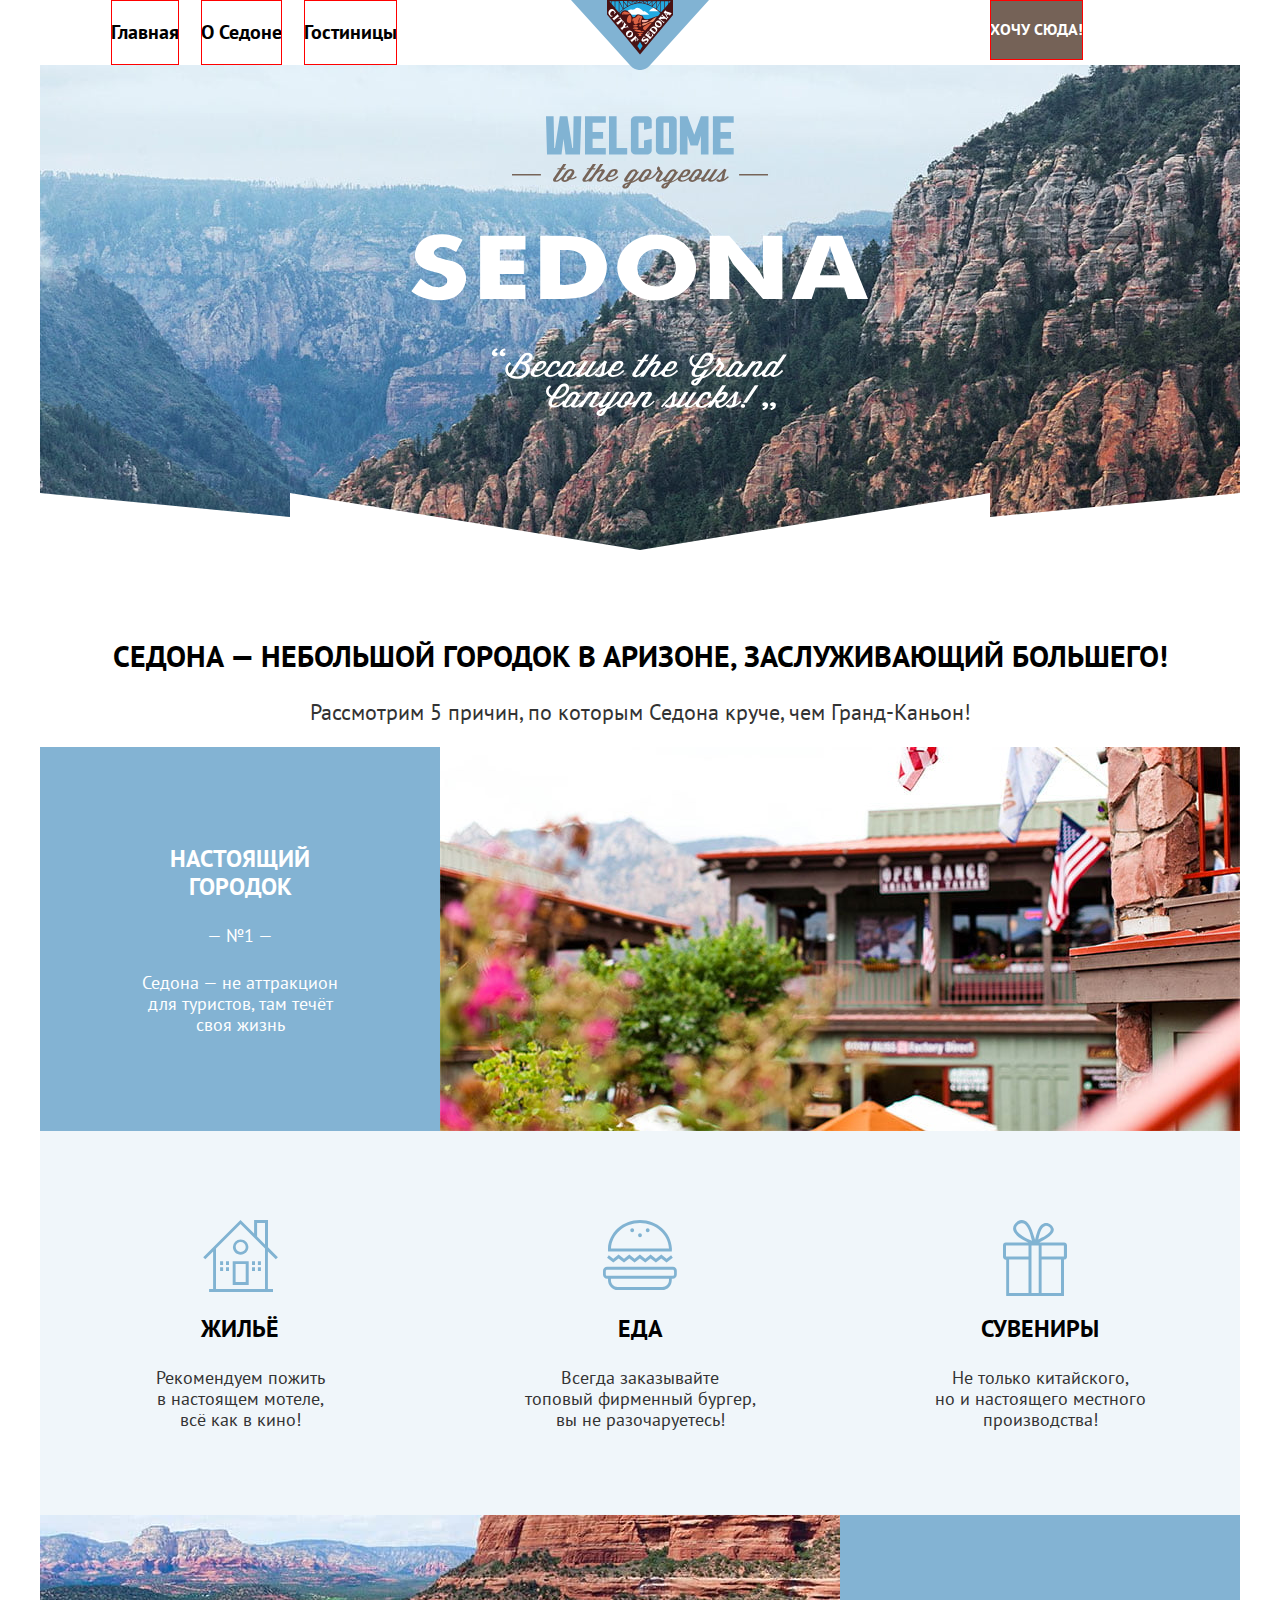
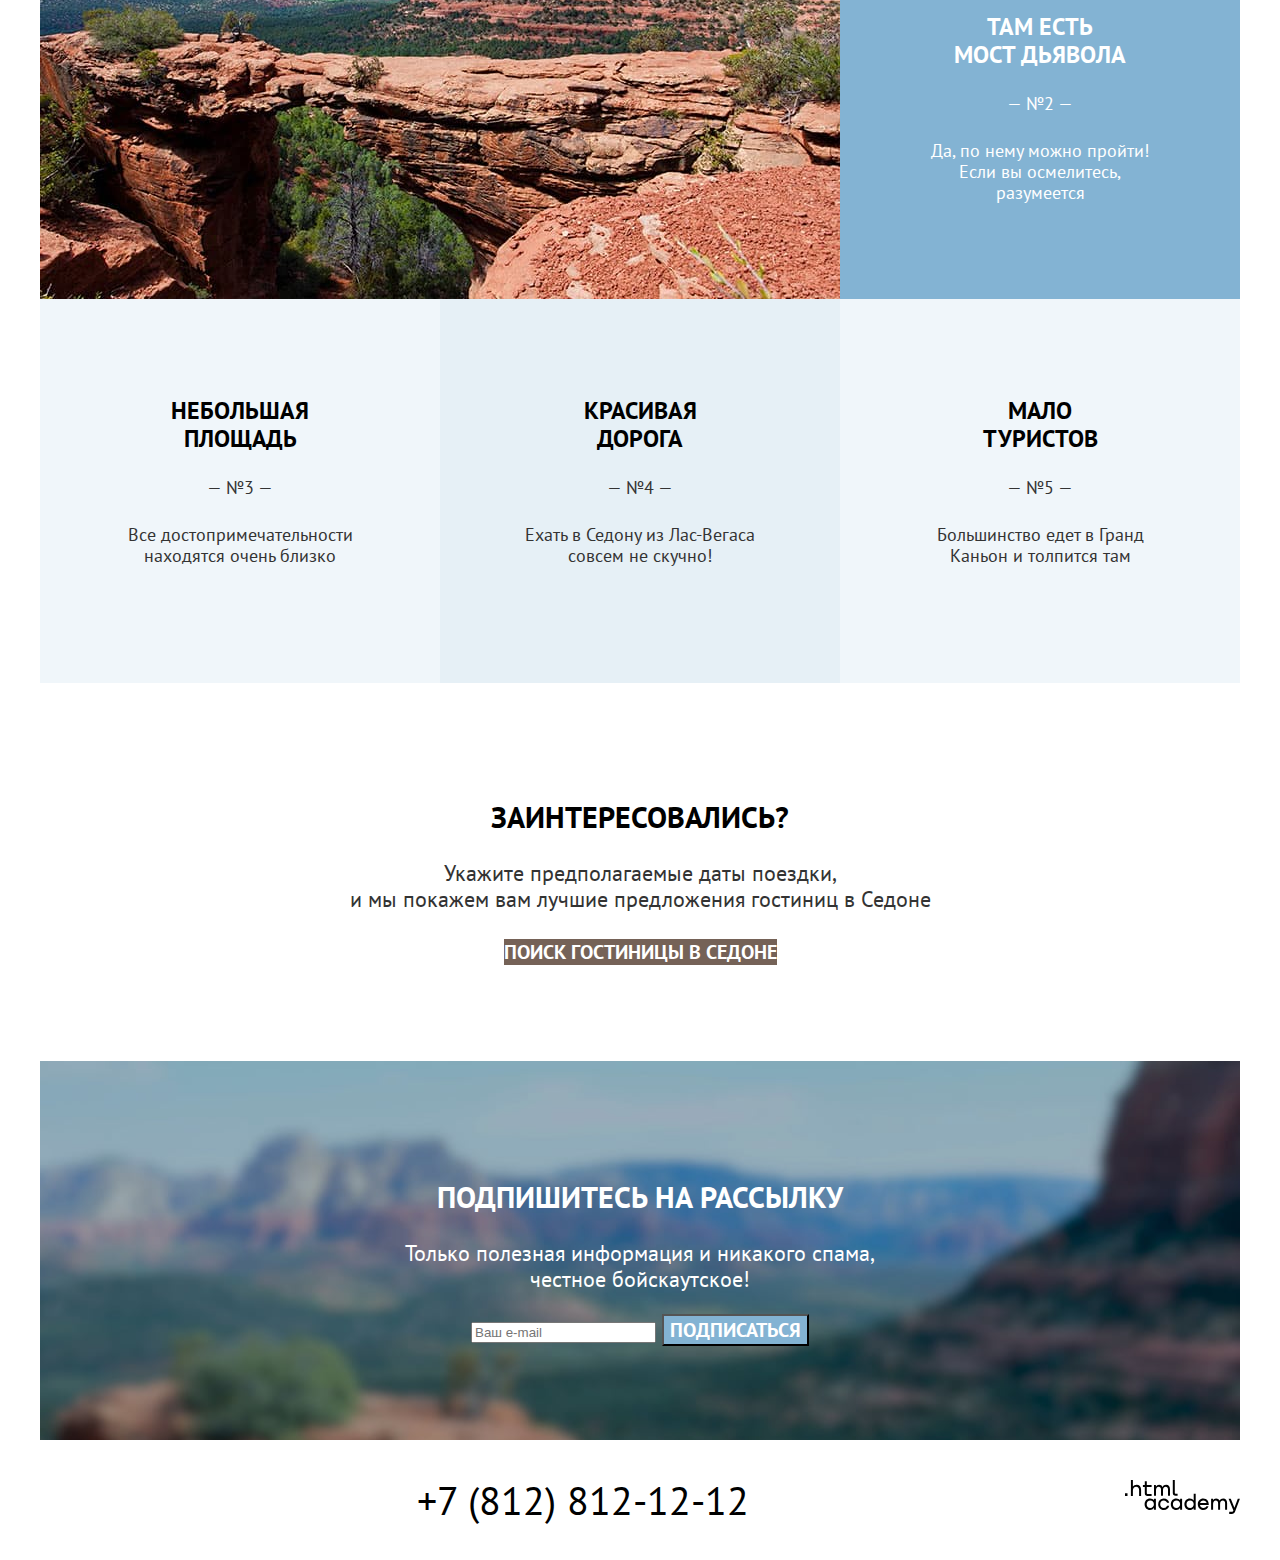
==== commit cccde4c0: "Сетки на флексах и гридах" ====
--- a/index.html
+++ b/index.html
@@ -48,7 +48,7 @@
 
         <!-- Содержимое страницы -->
         <main class="main-index main-container">
-          <h1 class="visually hidden">Седона</h1>
+          <h1 class="visually-hidden">Седона</h1>
           <!-- Приветствие -->
           <section class="welcome">
             <div class="welcome-divider">
--- a/styles/styles.css
+++ b/styles/styles.css
@@ -39,6 +39,17 @@
     box-sizing: border-box;
 }
 
+.visually-hidden {
+    position: absolute;
+    width: 1px;
+    height: 1px;
+    margin: -1px;
+    padding: 0;
+    border: 0;
+    clip: rect(0 0 0 0);
+    overflow: hidden;
+  }
+
 .page-container {
     width: 1200px;
     margin: 0 auto;
@@ -46,6 +57,16 @@
 
 .main-container {
     flex-grow: 1; /* Прижимает подвал к низу экрана */
+}
+
+.page-header-logo {
+    margin: 0;
+    padding: 0;
+}
+
+.logo {
+    margin: 0;
+    margin-bottom: -25px;
 }
 
 .advantages-header-title, .find-hotel-title, .subscribe-title, .inner-footer-title, .advantages-title {
@@ -77,6 +98,7 @@
   }
 
   /* ФУТЕР */
+
 .footer-address-phone {
     font-family: inherit;
     font-weight: 400;
@@ -91,7 +113,9 @@
 .page-footer-container {    
     display: flex;
     width: 1200px;
+    height: 120px;
     margin: 0 auto;
+    padding-top: 40px;
     justify-content: space-between;
     /*outline: 5px solid red;
     outline-offset: -5px;*/
@@ -107,16 +131,20 @@
 }
 
 .navigation-list {
+    display: flex;
+    flex-wrap: wrap;
     width: 531px;
-    /*outline: 5px solid rgb(68, 230, 46);
-    outline-offset: -5px;*/
+    list-style-type: none;
+    padding-left: 71px;
+
+    /* outline: 5px solid rgb(68, 230, 46);
+    outline-offset: -5px; */
 }
 
 .navigation-user {
     width: 365px;
     margin-left: auto;
 }
-
 
   /* Ссылки навигации */
 .navigation-link {
@@ -125,6 +153,13 @@
     font-weight: 700;
     color: #000000; /* не синие */
     text-decoration: none; /* без подчёркивания */
+    display: block;
+    padding-top: 19px;
+    padding-bottom: 20px;
+    margin-right: 22px;
+    text-align: center;
+    outline: 1px solid red;
+    outline-offset: -1px;
 }
 
 /* КНОПКИ */
@@ -204,6 +239,14 @@
 
 /* ПРЕИМУЩЕСТВА */
 
+.advantages {
+    padding-top: 63px;    
+    }
+
+.advantages-header-title, .advantages-header-subtitle {
+    padding: 0 240  px;
+}
+
 .advantages-container, .advantages-list, .features-item {
     display: flex;
     flex-wrap: wrap;
@@ -287,6 +330,10 @@
     margin-top: 20px;
 }
 
+.find-hotel {
+    padding: 91px 0;
+}
+
 /* Подписка */
 .subscribe {
     background-color: #68A2CA;
@@ -294,6 +341,7 @@
     background-size: 100% auto;
     background-repeat: no-repeat;
     color: #ffffff;
+    padding: 94px 0;
 }
 
 .subscribe-title {
@@ -310,6 +358,8 @@
     font-size: 60px;
     line-height: 78px;
     color: #FFFFFF;
+    margin: 0;
+    padding:0;
 }
 
 /* Фон фильтров */
@@ -323,12 +373,18 @@
 }
 
 /* Хлебные крошки */
+.breadcrumbs {
+display: flex;
+}
+
 .breadcrumbs-link {    
     font-weight: 400;
     font-size: 16px;    
     line-height: 21px;
     color: inherit;
     text-transform: none;
+    text-decoration: none;
+    padding-right: 26px;
 }
 
 /* Границы полей фильтров */
@@ -339,12 +395,18 @@
 /* Заголовок */
 .catalog {
     text-align: left;
+    display: flex;
+    flex-direction: column;
 }
 
 .catalog-search-result {
     color: #000000;
+    font-size: 30px;
+    line-height: 39px;
     font-weight: 700;
     text-transform: uppercase;
+    margin: 0;
+    padding: 0;
 }
 
 .catalog-filter {
@@ -359,35 +421,26 @@
 }
 
 .catalog-sorting {
-    width: 1057px;
+    width: 1200px;
 }
 
 /* ГОСТИНИЦЫ */
 
-.catalog-cards {    
-    width: 1057px;
-}
-
-.hotel-card {
-    display: flex;
-    width: 1057px;
-    justify-content: space-between;
-    outline: 5px solid red;
-    outline-offset: -5px;
-}
-
-.hotel-card-title {    
+.catalog-cards, .catalog-sorting-container {    
+    margin-left: 72px;
+    margin-right: 72px;
+}
+
+.hotel-card-title {
     color: #000000;
     font-weight: 700;
     font-size: 24px;
     line-height: 31px;
-}
-
-.hotel-card-link {
-    text-decoration: none; /* без подчёркивания */
-}
-
-.hotel-description, .catalog-display-text {
+    margin: 0px;
+    padding: 0px;
+}
+
+.hotel-description, .catalog-display-text, .hotel-price {
     font-size: 18px;
     line-height: 23px;    
     font-weight: 400;
@@ -398,4 +451,128 @@
     line-height: 21px;
     text-transform: uppercase;
     text-align: center;
-}+}
+
+.hotel-card-image-mini {
+    margin: 0;
+    margin-top: 3px;
+    vertical-align: bottom;
+}
+
+/* Список гостиниц: ГРИДЫ */
+.hotel-card {
+    display: grid;
+    grid-template-columns: 209px 151px 160px 353px min-content;
+    grid-template-rows: 31px min-content min-content 37px;
+    gap: 0px 8px;
+    padding-top: 27px;
+    padding-bottom: 31px;
+    border-bottom: 1px solid #e6e6e6;
+    margin: 0px;
+    outline: 1px solid red;
+    outline-offset: -1px;
+}
+
+.hotel-card-image {
+    grid-column: 1;
+    grid-row: 1 / -1;
+}
+
+.hotel-card-link {    
+    grid-column: 2 / -1;
+    grid-row: 1;
+    text-decoration: none; /* без подчёркивания */
+}
+
+.hotel-stars {
+    grid-column: 5;
+    grid-row: 1;
+}
+
+.hotel-description {
+    grid-column: 2;
+    grid-row: 2;
+}
+
+.hotel-price {
+    grid-column: 3;
+    grid-row: 2;
+}
+
+.hotel-rating {
+    grid-column: 5;
+    grid-row: 4;
+}
+
+.button-more {
+    grid-column: 2;
+    grid-row: 4;
+}
+
+.button-favorite {
+    grid-column: 3;
+    grid-row: 4;
+}
+
+/* Фильтры: ГРИДЫ */
+
+.inner-background-container {
+    padding-top: 35px;
+    padding-left: 71px;
+    height: 408px;
+}
+
+/* Списки фильтров*/
+.catalog-filter-title {
+    margin-bottom: 30px;
+}
+.catalog-filter-item {
+    margin-bottom: 13px; 
+}
+
+.catalog-filter-form {
+    margin-top: 45px;
+    display: grid;
+    grid-template-columns: 217px 312px 368px 160px;
+    grid-template-rows: 60px 48px 48px;
+}
+
+.apply-button {
+    grid-column: 4;
+    grid-row: 2;
+}
+
+.reset-button {    
+    grid-column: 4;
+    grid-row: 3;
+}
+
+/* Сортировка: ГРИДЫ */
+.catalog-sorting-container {
+    padding-top: 50px;
+    padding-bottom: 45px;
+    border-bottom: 1px solid #e6e6e6;
+    display: grid;
+    grid-template-columns: 521px 360px 48px 48px 48px;
+    grid-template-rows: auto;
+    gap: 0px 8px;}
+
+/* Пагинация */
+.catalog-pagination {
+    display: flex;
+    margin: 0 auto;
+    justify-content: space-between;
+}
+
+.catalog-pagination-list {
+    display: flex;
+}
+
+.more-container {
+    width: 100%;
+    text-align: center;
+    margin: 0 auto;
+    border-bottom: 1px solid #e6e6e6;
+    padding-top: 31px;
+    padding-bottom: 30px;
+}
